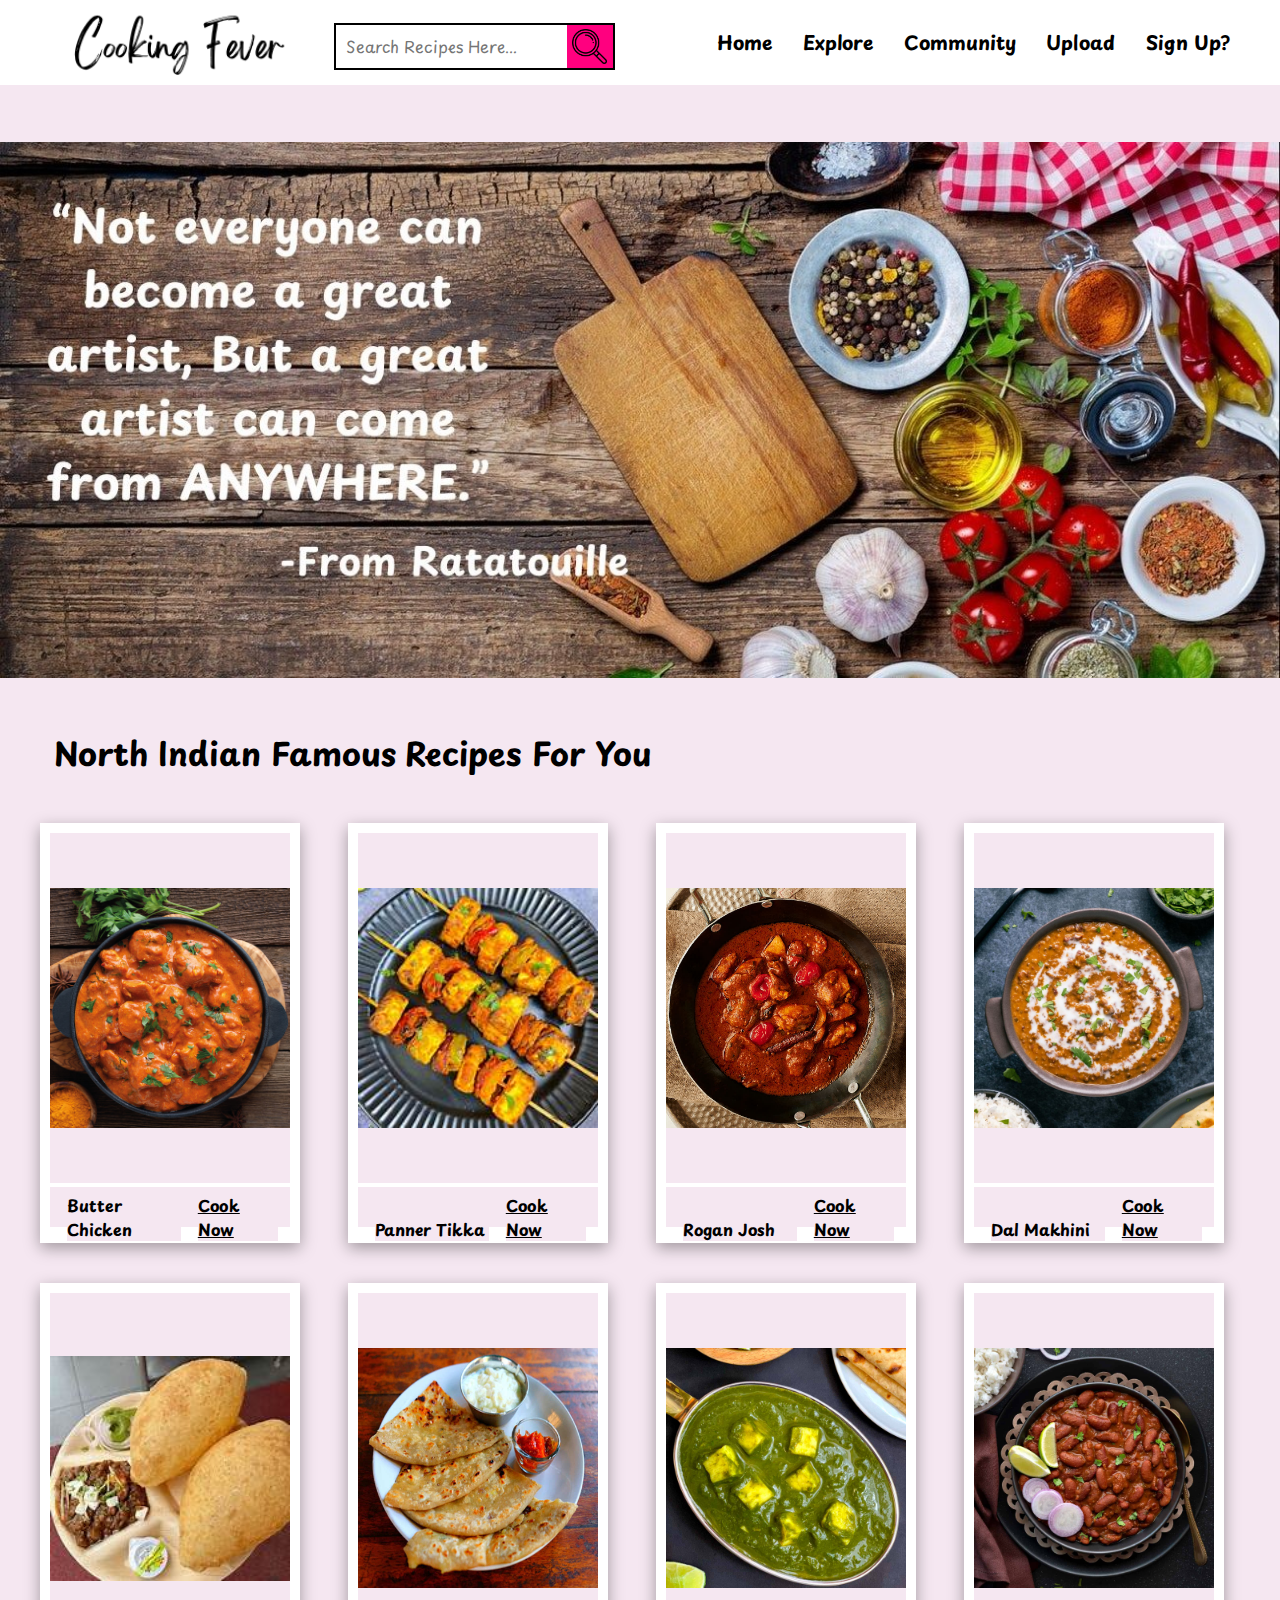
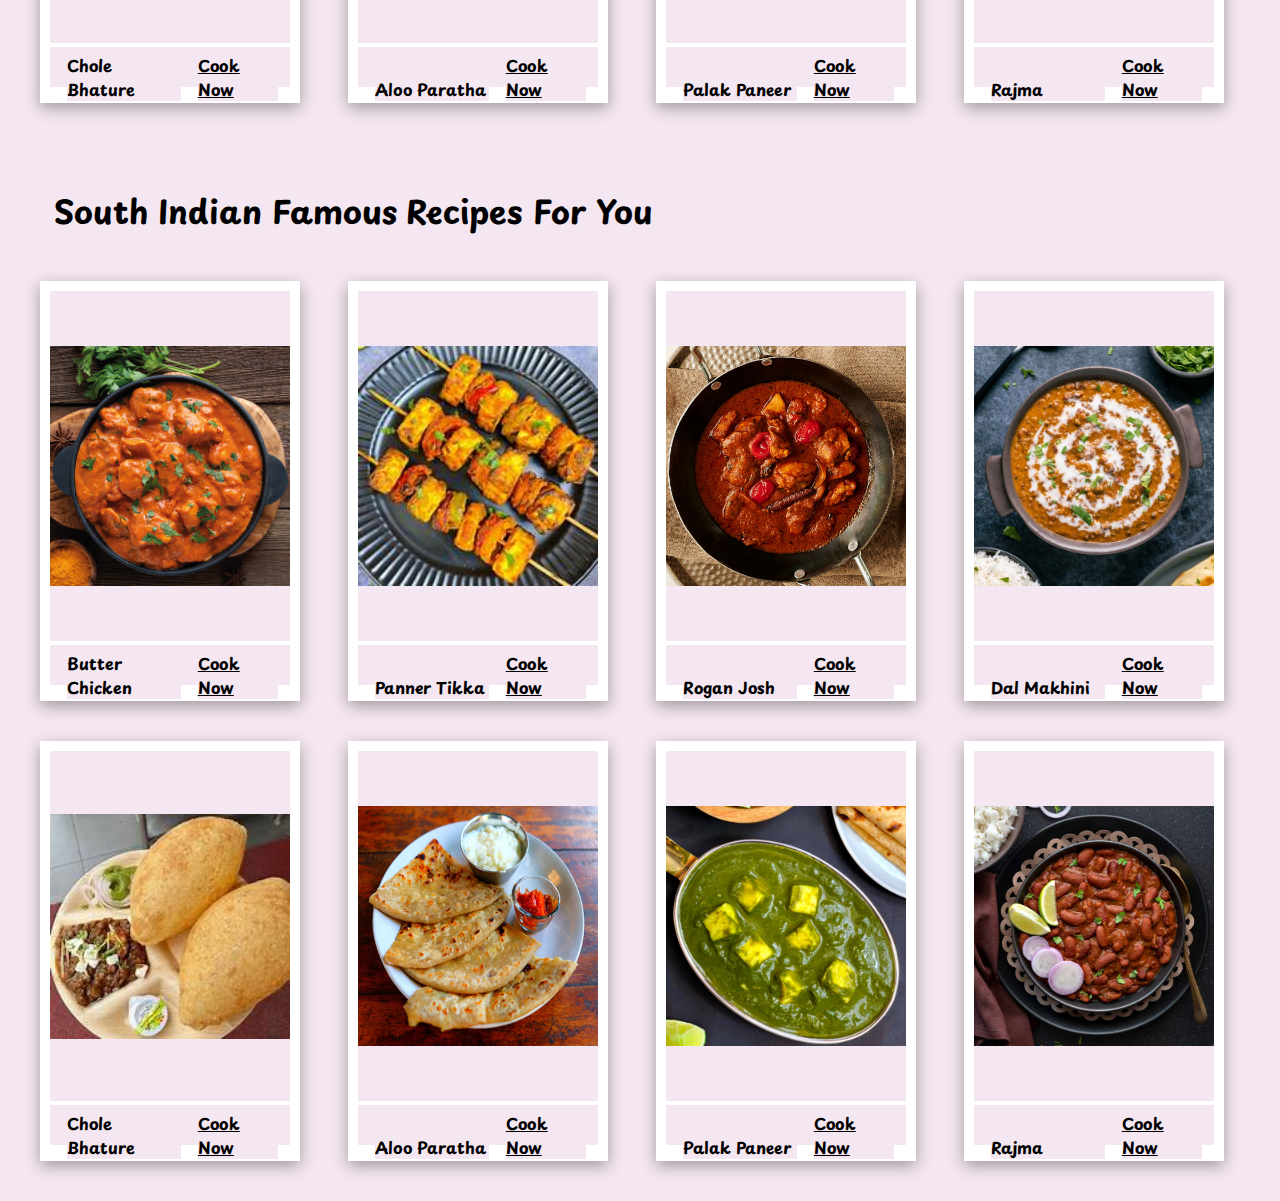
==== index.html @ b7a653f7 "added north indian recipes in this website" ====
<!DOCTYPE html>
<html lang="en">
<head>
    <meta charset="UTF-8">
    <meta name="viewport" content="width=device-width, initial-scale=1.0">
    <title>Document</title>
    <link rel="stylesheet" href="style.css">
    <link rel="preconnect" href="https://fonts.googleapis.com">
<link rel="preconnect" href="https://fonts.gstatic.com" crossorigin>
<link href="https://fonts.googleapis.com/css2?family=Playpen+Sans:wght@100..800&display=swap" rel="stylesheet">
</head>
<body>

    <!-- navbar -->

<div class="navbar">
    <div class="navfirst">
        <div class="logo"><img id="logo" src="./resources/logo/Cooking Fever (2).png"></div>
        <div class="search"><input type="text" placeholder="Search Recipes Here..."><span><img id="searchlogo" src="./resources/search logo/loupe.png"></span></div>
    </div>
    <div class="tabs">
        <div class="items"><a href="">Home</a></div>
        <div class="items"><a href="">Explore</a></div>
        <div class="items"><a href="">Community</a></div>
        <div class="items"><a href="">Upload</a></div>
        <div class="items"><a href="">Sign Up?</a></div>
    </div>    
</div>

    <!-- body -->

<div class="background_image"><img src="./resources/background/Your paragraph text (1).jpg"></div>

<!-- food cards -->

    <!-- north -->

<div class="Heading" id="north"><h1>North Indian Famous Recipes For You</h1></div>
<div class="recipesContainer">
    <div class="recipes">
        <div class="recipeimage"><img class="image" id="recipe1" src="./resources/north/recipe1.jpg" alt=""></div>
        <div class="recipename"><p class="recipe_name">Butter Chicken</p> <a class="cook" href="">Cook Now</a></div>
    </div>
    <div class="recipes">
        <div class="recipeimage"><img class="image" id="recipe2" src="./resources/north/recipe2.jpeg" alt=""></div>
        <div class="recipename"><p class="recipe_name">Panner Tikka</p> <a class="cook" href="">Cook Now</a></div>
    </div>
    <div class="recipes">
        <div class="recipeimage"><img class="image" id="recipe3" src="./resources/north/recipe3.jpg" alt=""></div>
        <div class="recipename"><p class="recipe_name">Rogan Josh</p> <a class="cook" href="">Cook Now</a></div>
    </div>
    <div class="recipes">
        <div class="recipeimage"><img class="image" id="recipe4" src="./resources/north/recipe4.jpg" alt=""></div>
        <div class="recipename"><p class="recipe_name">Dal Makhini</p> <a class="cook" href="">Cook Now</a></div>
    </div>
    <div class="recipes">
        <div class="recipeimage"><img class="image" id="recipe5" src="./resources/north/recipe5.jpeg" alt=""></div>
        <div class="recipename"><p class="recipe_name">Chole Bhature</p> <a class="cook" href="">Cook Now</a></div>
    </div>
    <div class="recipes">
        <div class="recipeimage"><img class="image" id="recipe6" src="./resources/north/recipe6.jpeg" alt=""></div>
        <div class="recipename"><p class="recipe_name">Aloo Paratha</p> <a class="cook" href="">Cook Now</a></div>
    </div>
    <div class="recipes">
        <div class="recipeimage"><img class="image" id="recipe7" src="./resources/north/recipe7.jpg" alt=""></div>
        <div class="recipename"><p class="recipe_name">Palak Paneer</p> <a class="cook" href="">Cook Now</a></div>
    </div>
    <div class="recipes">
        <div class="recipeimage"><img class="image" id="recipe8" src="./resources/north/recipe8.jpg" alt=""></div>
        <div class="recipename"><p class="recipe_name">Rajma</p> <a class="cook" href="">Cook Now</a></div>
    </div>
</div>

        <!-- south indian recipes -->


<div class="Heading" id="south"><h1>South Indian Famous Recipes For You</h1></div>
<div class="recipesContainer">
    <div class="recipes">
        <div class="recipeimage"><img class="image" id="recipe1" src="./resources/north/recipe1.jpg" alt=""></div>
        <div class="recipename"><p class="recipe_name">Butter Chicken</p> <a class="cook" href="">Cook Now</a></div>
    </div>
    <div class="recipes">
        <div class="recipeimage"><img class="image" id="recipe2" src="./resources/north/recipe2.jpeg" alt=""></div>
        <div class="recipename"><p class="recipe_name">Panner Tikka</p> <a class="cook" href="">Cook Now</a></div>
    </div>
    <div class="recipes">
        <div class="recipeimage"><img class="image" id="recipe3" src="./resources/north/recipe3.jpg" alt=""></div>
        <div class="recipename"><p class="recipe_name">Rogan Josh</p> <a class="cook" href="">Cook Now</a></div>
    </div>
    <div class="recipes">
        <div class="recipeimage"><img class="image" id="recipe4" src="./resources/north/recipe4.jpg" alt=""></div>
        <div class="recipename"><p class="recipe_name">Dal Makhini</p> <a class="cook" href="">Cook Now</a></div>
    </div>
    <div class="recipes">
        <div class="recipeimage"><img class="image" id="recipe5" src="./resources/north/recipe5.jpeg" alt=""></div>
        <div class="recipename"><p class="recipe_name">Chole Bhature</p> <a class="cook" href="">Cook Now</a></div>
    </div>
    <div class="recipes">
        <div class="recipeimage"><img class="image" id="recipe6" src="./resources/north/recipe6.jpeg" alt=""></div>
        <div class="recipename"><p class="recipe_name">Aloo Paratha</p> <a class="cook" href="">Cook Now</a></div>
    </div>
    <div class="recipes">
        <div class="recipeimage"><img class="image" id="recipe7" src="./resources/north/recipe7.jpg" alt=""></div>
        <div class="recipename"><p class="recipe_name">Palak Paneer</p> <a class="cook" href="">Cook Now</a></div>
    </div>
    <div class="recipes">
        <div class="recipeimage"><img class="image" id="recipe8" src="./resources/north/recipe8.jpg" alt=""></div>
        <div class="recipename"><p class="recipe_name">Rajma</p> <a class="cook" href="">Cook Now</a></div>
    </div>
</div>
</body>
</html>
---- style.css ----
*{
    margin: 0px;
    background-color: #f5e7f1;
    font-family: 'playpen sans';
}
body{
    overflow-x: hidden;
}

/* navbar */


.navbar{
    background-color: white;
    height: 85px;
    width:100%;
    display: flex;
    justify-content: space-between ;
}
.navfirst{
    width: 50%;
    display: flex;
    justify-content: flex-start;
    align-items: center;
    gap: 5%;
    background-color: white;
}
.search{
    height: 40px;
    width: 50%;
    display: flex;
    justify-content: flex-start;
}
.search input{
    height: 35px;
    width: 85%;
    padding: 4px;
    text-align: left;
    border: 2px solid black;
    border-right: none;
    padding-left: 10px;
    background-color: white ;
    font-size: medium;
}
.search span{
    height: 35px;
    padding: 4px;
    width:15% ;
    border: 2px solid black;
    border-left: none;
    background-color: #ff007f;
}
#searchlogo{
    height: 100%;
    width: 100%;
    background-color: #ff007f;
    object-fit: contain;
}
.logo{
    height: 100%;
    width:50%;
    background-color: white;
}
.tabs{
    height: 100%;
    width: 50%;
    background-color: white;
    display: flex;
    justify-content: flex-end;
    align-items: center;
    gap: 5%;
    margin-right: 50px;
}

#logo{
    height: 80px;
    width: auto;
    margin-left: 50px;
}
.items{
    height: auto;
    width: auto;
    background-color: white;
    font-weight: bold;
    font-family: 'Playpen Sans';
    text-align: center;
    font-size: larger;
}
.items a{
    color: black;
    background-color: white;
    text-decoration: none;
}
.items a:hover{
    color:#ff007f;
    text-transform: uppercase;
}


/* this is body */

.background_image{
    height: 600px;
    width: 100%;
    background-color:#f5e7f1;
}
.background_image img{
    height: 100%;
    width:100%;
    margin-top: 25px;
    object-fit: contain;
}

/* food cards */

.Heading{
    height: 50px;
    width: 100%;
    padding: 4px;
    text-align: left;
    margin-top: 40px;
    margin-left: 50px;
}
.recipesContainer{
    height: auto;
    width: 100%;
    display: flex;
    justify-content: flex-start;
    align-items: flex-start;
    gap: 4%;
    flex-wrap: wrap;
    padding: 40px;
    box-sizing: border-box;
    padding-bottom: 0;
}
.recipes{
    height: 400px;
    width: 20%;
box-shadow: rgba(0, 0, 0, 0.35) 0px 5px 15px;
    margin-bottom:40px;
    padding: 10px;
    background-color: white;
}
.recipeimage{
    height: 350px;
    width: 100%;
}
.recipename{
    box-sizing: border-box;
    padding: 6px;
    height: 40px;
    margin-top: 4px;
}
.image{
    height: 350px;
    width: 100%;
    object-fit: contain;
}
.recipename p{
    display: inline-block;
    margin-left: 5%;
    width: 50%;
    font-weight: bold;
}
.recipename a{
    color: black;
    margin-left: 5%;
    width: 35%;
    font-weight: bold;
    display: inline-block;
}
.recipename a:hover{
    color: #ff007f;
    text-transform: capitalize;
}


/* south indian  recipe */
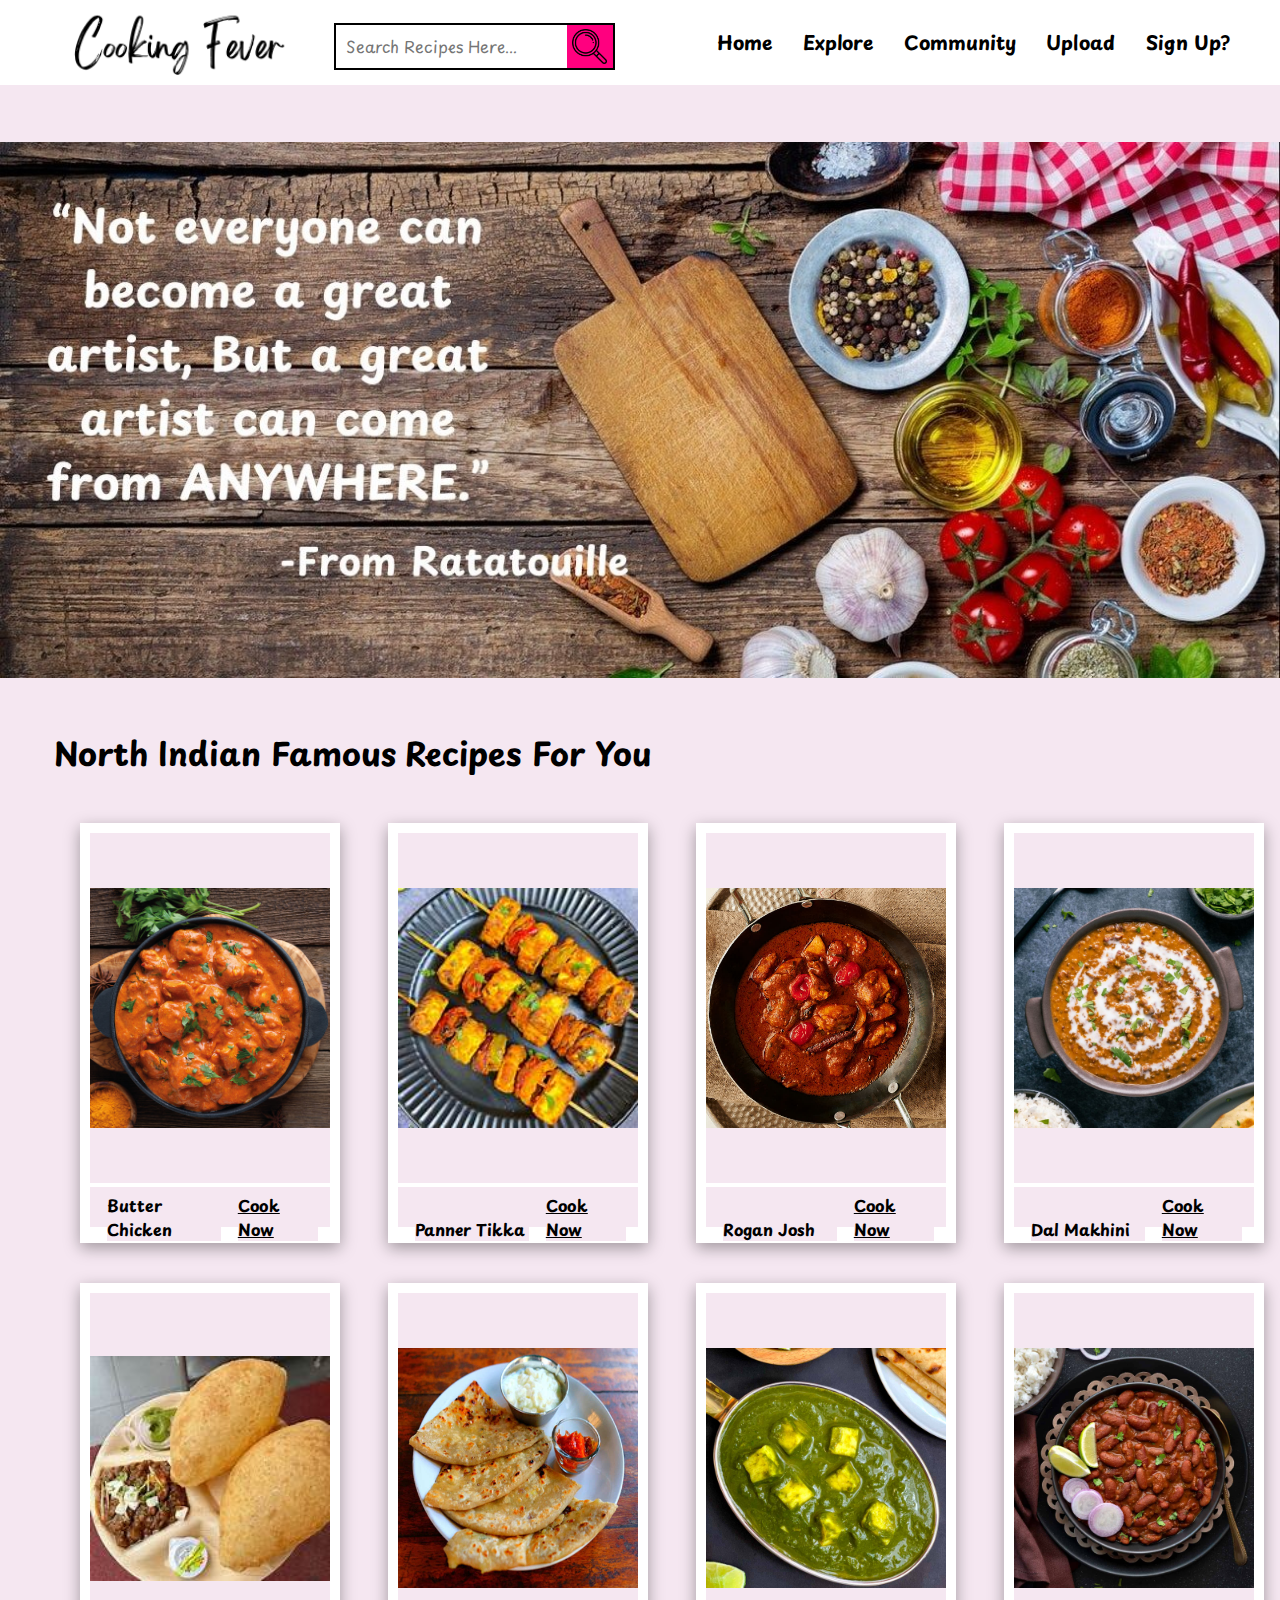
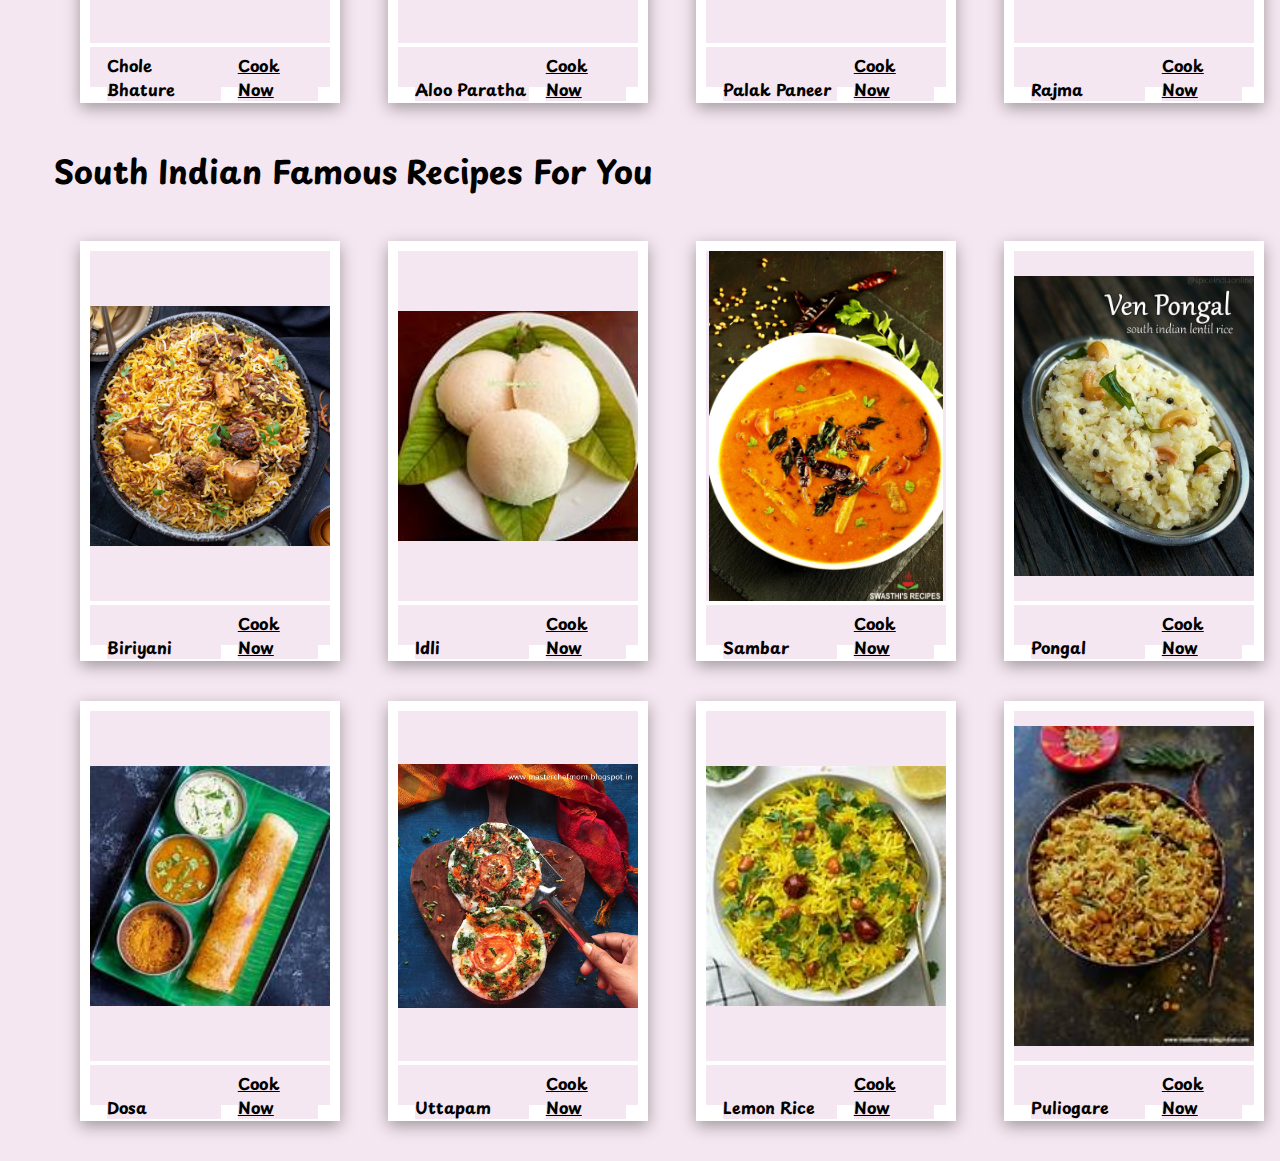
==== commit ce590bce: "adjusted layout of south recipes" ====
--- a/index.html
+++ b/index.html
@@ -77,36 +77,36 @@
 <div class="Heading" id="south"><h1>South Indian Famous Recipes For You</h1></div>
 <div class="recipesContainer">
     <div class="recipes">
-        <div class="recipeimage"><img class="image" id="recipe1" src="./resources/north/recipe1.jpg" alt=""></div>
-        <div class="recipename"><p class="recipe_name">Butter Chicken</p> <a class="cook" href="">Cook Now</a></div>
+        <div class="recipeimage"><img class="image" id="recipe1" src="./resources/south/recipe1.jpg" alt=""></div>
+        <div class="recipename"><p class="recipe_name">Biriyani</p> <a class="cook" href="">Cook Now</a></div>
     </div>
     <div class="recipes">
-        <div class="recipeimage"><img class="image" id="recipe2" src="./resources/north/recipe2.jpeg" alt=""></div>
-        <div class="recipename"><p class="recipe_name">Panner Tikka</p> <a class="cook" href="">Cook Now</a></div>
+        <div class="recipeimage"><img class="image" id="recipe2" src="./resources/south/recipe2.jpeg" alt=""></div>
+        <div class="recipename"><p class="recipe_name">Idli</p> <a class="cook" href="">Cook Now</a></div>
     </div>
     <div class="recipes">
-        <div class="recipeimage"><img class="image" id="recipe3" src="./resources/north/recipe3.jpg" alt=""></div>
-        <div class="recipename"><p class="recipe_name">Rogan Josh</p> <a class="cook" href="">Cook Now</a></div>
+        <div class="recipeimage"><img class="image" id="recipe3" src="./resources/south/recipe3.jpg" alt=""></div>
+        <div class="recipename"><p class="recipe_name">Sambar</p> <a class="cook" href="">Cook Now</a></div>
     </div>
     <div class="recipes">
-        <div class="recipeimage"><img class="image" id="recipe4" src="./resources/north/recipe4.jpg" alt=""></div>
-        <div class="recipename"><p class="recipe_name">Dal Makhini</p> <a class="cook" href="">Cook Now</a></div>
+        <div class="recipeimage"><img class="image" id="recipe4" src="./resources/south/recipe4.jpg" alt=""></div>
+        <div class="recipename"><p class="recipe_name">Pongal</p> <a class="cook" href="">Cook Now</a></div>
     </div>
     <div class="recipes">
-        <div class="recipeimage"><img class="image" id="recipe5" src="./resources/north/recipe5.jpeg" alt=""></div>
-        <div class="recipename"><p class="recipe_name">Chole Bhature</p> <a class="cook" href="">Cook Now</a></div>
+        <div class="recipeimage"><img class="image" id="recipe5" src="./resources/south/recipe5.jpeg" alt=""></div>
+        <div class="recipename"><p class="recipe_name">Dosa</p> <a class="cook" href="">Cook Now</a></div>
     </div>
     <div class="recipes">
-        <div class="recipeimage"><img class="image" id="recipe6" src="./resources/north/recipe6.jpeg" alt=""></div>
-        <div class="recipename"><p class="recipe_name">Aloo Paratha</p> <a class="cook" href="">Cook Now</a></div>
+        <div class="recipeimage"><img class="image" id="recipe6" src="./resources/south/recipe6.jpg" alt=""></div>
+        <div class="recipename"><p class="recipe_name">Uttapam</p> <a class="cook" href="">Cook Now</a></div>
     </div>
     <div class="recipes">
-        <div class="recipeimage"><img class="image" id="recipe7" src="./resources/north/recipe7.jpg" alt=""></div>
-        <div class="recipename"><p class="recipe_name">Palak Paneer</p> <a class="cook" href="">Cook Now</a></div>
+        <div class="recipeimage"><img class="image" id="recipe7" src="./resources/south/recipe7.jpeg" alt=""></div>
+        <div class="recipename"><p class="recipe_name">Lemon Rice</p> <a class="cook" href="">Cook Now</a></div>
     </div>
     <div class="recipes">
-        <div class="recipeimage"><img class="image" id="recipe8" src="./resources/north/recipe8.jpg" alt=""></div>
-        <div class="recipename"><p class="recipe_name">Rajma</p> <a class="cook" href="">Cook Now</a></div>
+        <div class="recipeimage"><img class="image" id="recipe8" src="./resources/south/recipe8.jpeg" alt=""></div>
+        <div class="recipename"><p class="recipe_name">Puliogare</p> <a class="cook" href="">Cook Now</a></div>
     </div>
 </div>
 </body>
--- a/style.css
+++ b/style.css
@@ -122,6 +122,7 @@
     margin-left: 50px;
 }
 .recipesContainer{
+    margin-left: 40px;
     height: auto;
     width: 100%;
     display: flex;
@@ -177,3 +178,6 @@
 
 /* south indian  recipe */
 
+#south{
+    margin-top: 0px;
+}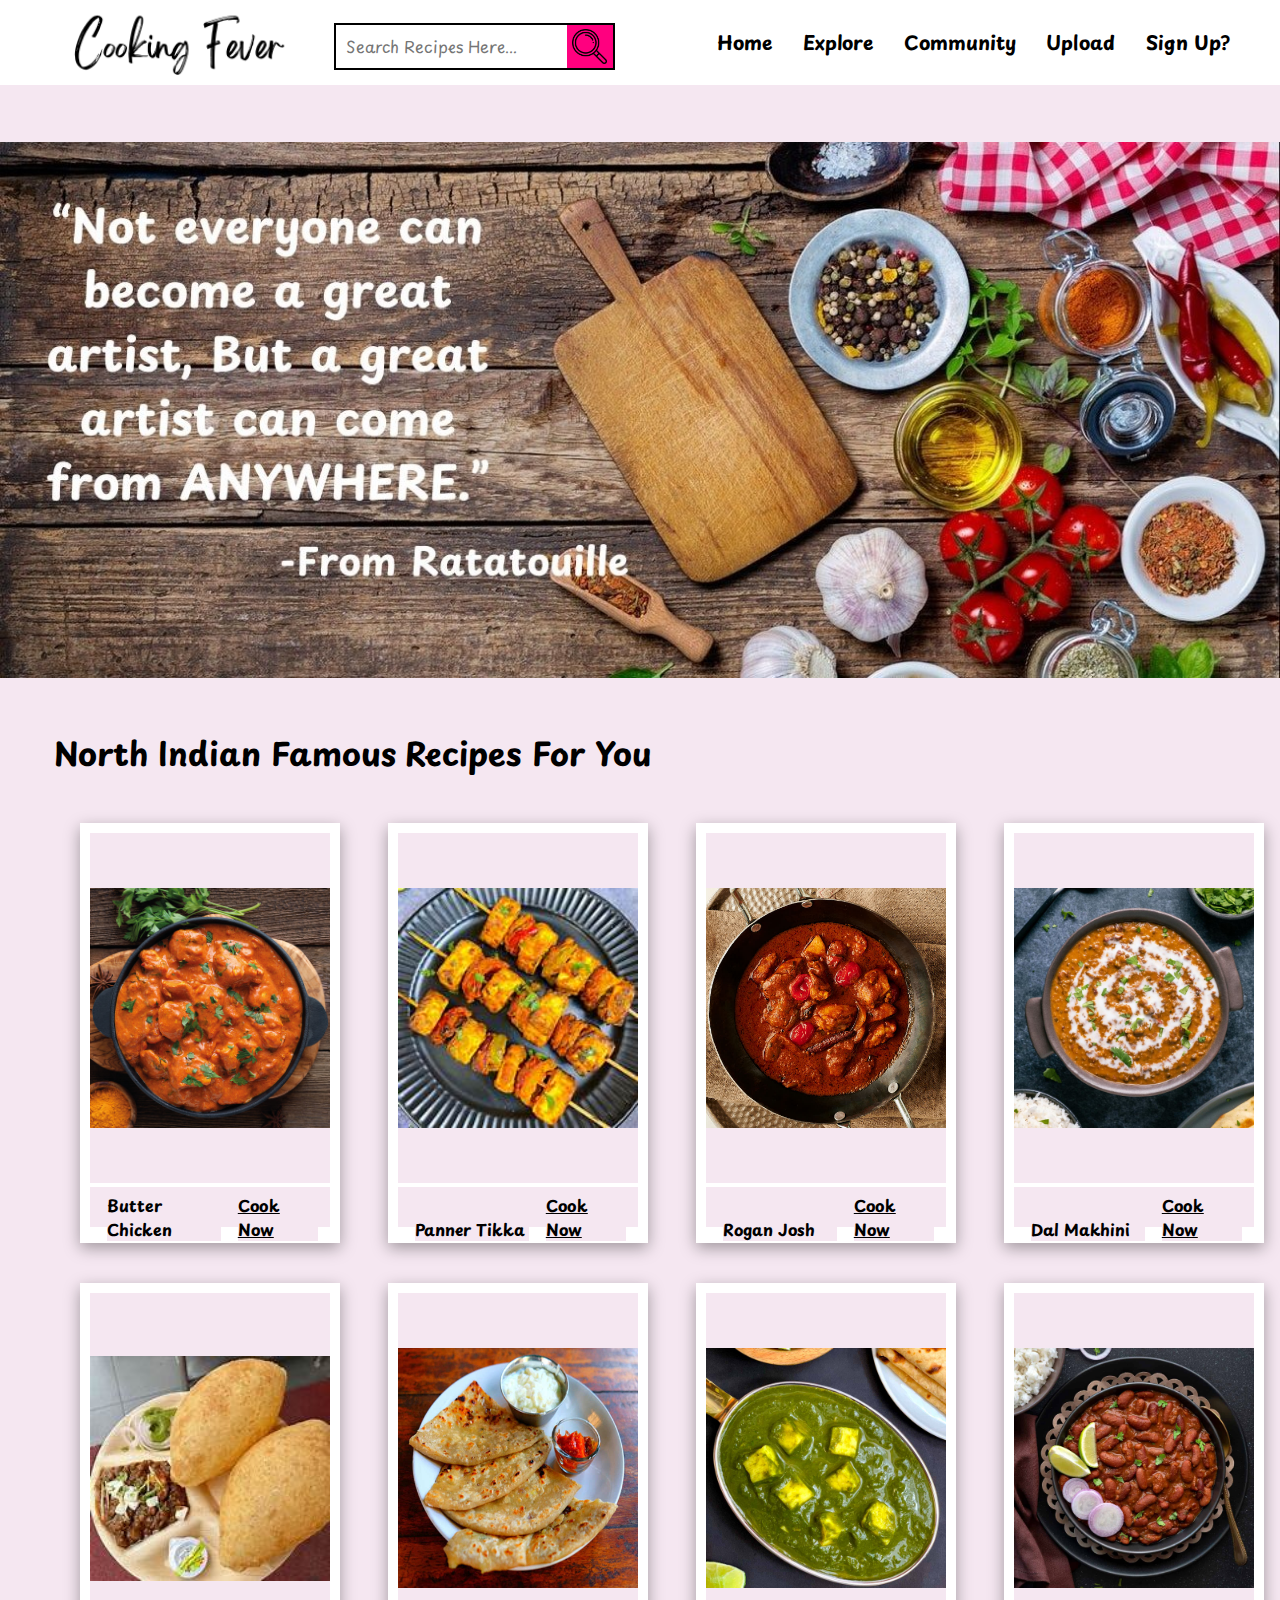
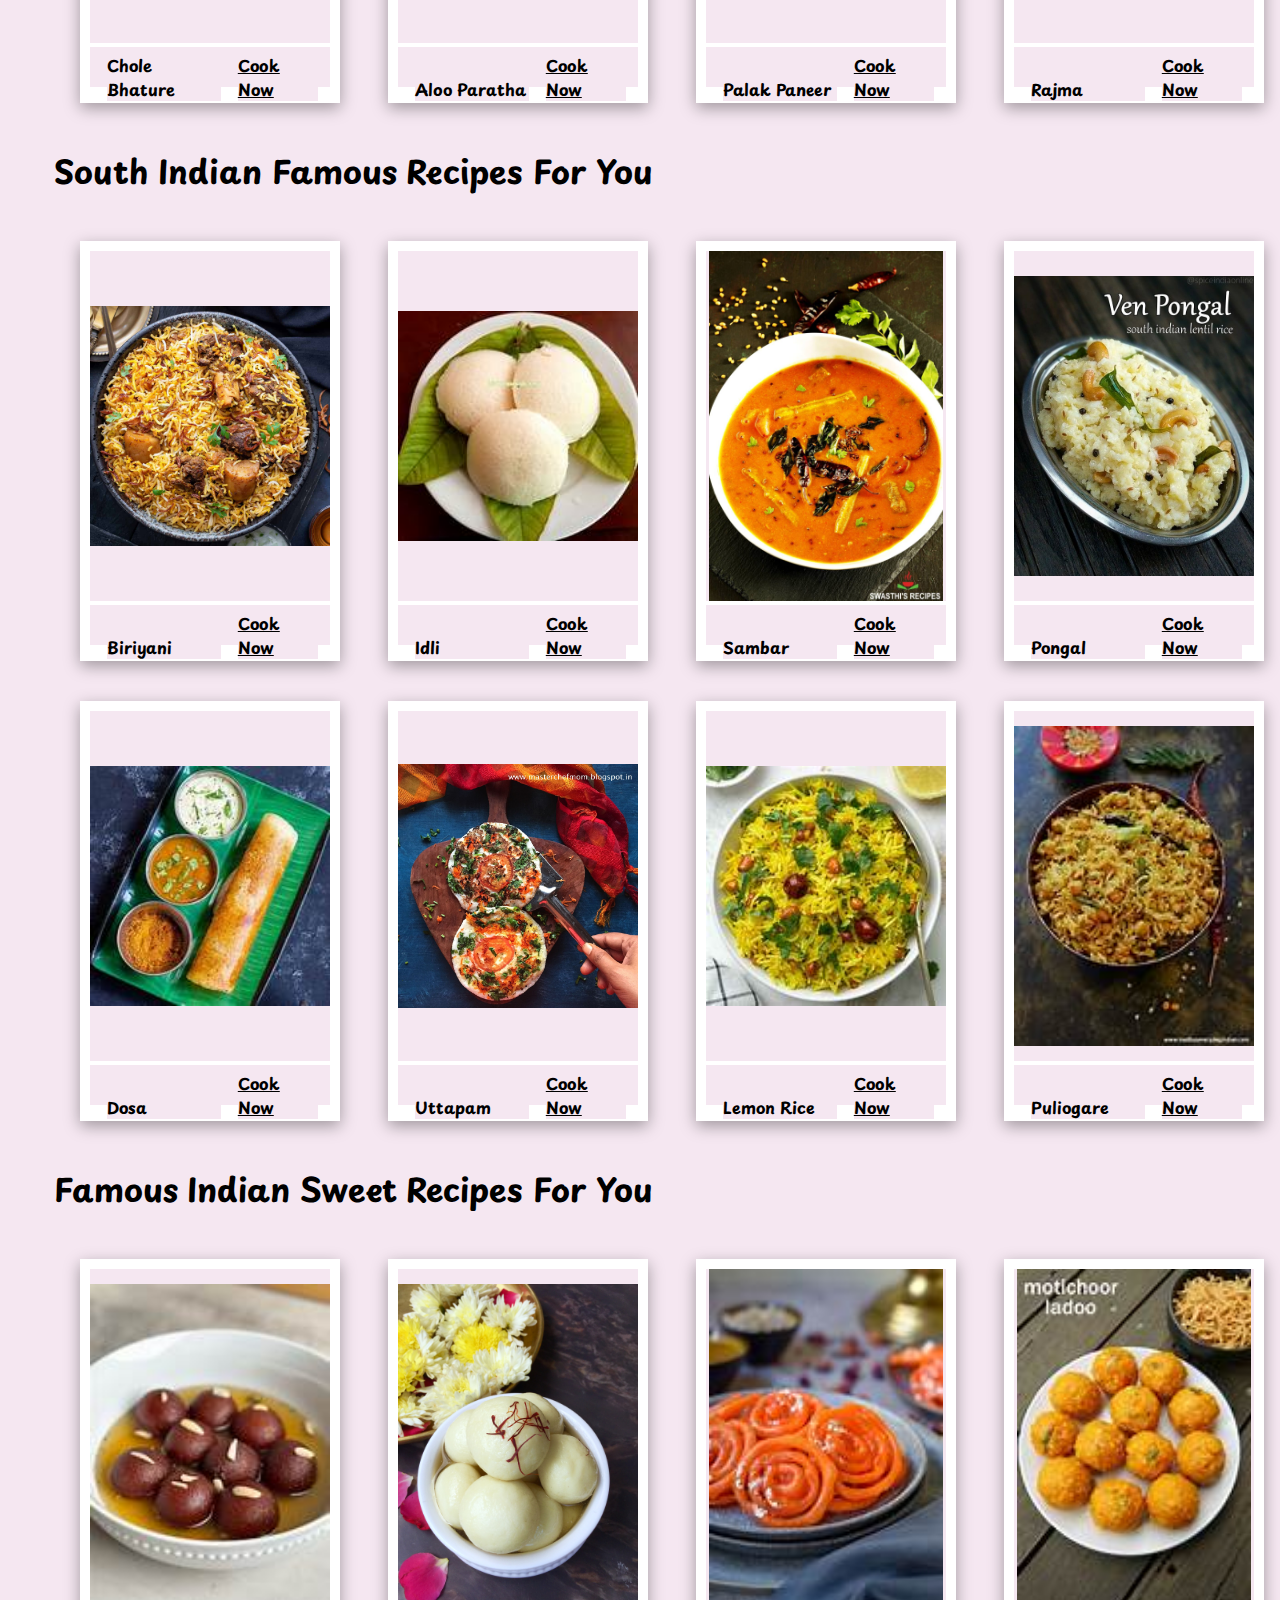
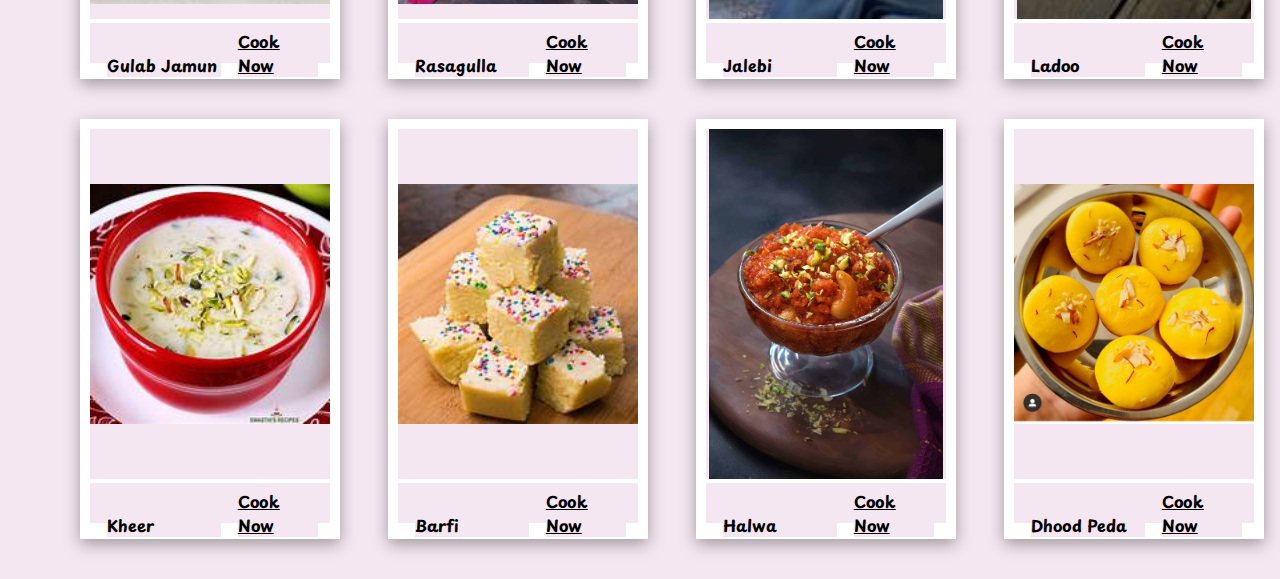
==== commit 56483ad9: "Added sweets food cards" ====
--- a/index.html
+++ b/index.html
@@ -12,7 +12,7 @@
 <body>
 
     <!-- navbar -->
-
+<header>
 <div class="navbar">
     <div class="navfirst">
         <div class="logo"><img id="logo" src="./resources/logo/Cooking Fever (2).png"></div>
@@ -26,7 +26,7 @@
         <div class="items"><a href="">Sign Up?</a></div>
     </div>    
 </div>
-
+</header>
     <!-- body -->
 
 <div class="background_image"><img src="./resources/background/Your paragraph text (1).jpg"></div>
@@ -74,7 +74,7 @@
         <!-- south indian recipes -->
 
 
-<div class="Heading" id="south"><h1>South Indian Famous Recipes For You</h1></div>
+<div class="Heading continued" ><h1>South Indian Famous Recipes For You</h1></div>
 <div class="recipesContainer">
     <div class="recipes">
         <div class="recipeimage"><img class="image" id="recipe1" src="./resources/south/recipe1.jpg" alt=""></div>
@@ -108,6 +108,47 @@
         <div class="recipeimage"><img class="image" id="recipe8" src="./resources/south/recipe8.jpeg" alt=""></div>
         <div class="recipename"><p class="recipe_name">Puliogare</p> <a class="cook" href="">Cook Now</a></div>
     </div>
+
+    
+</div>
+
+        <!-- sweets -->
+
+
+<div class="Heading continued" ><h1>Famous Indian Sweet Recipes For You</h1></div>
+<div class="recipesContainer">
+    <div class="recipes">
+        <div class="recipeimage"><img class="image" id="recipe1" src="./resources/sweets/recipe1.jpeg" alt=""></div>
+        <div class="recipename"><p class="recipe_name">Gulab Jamun</p> <a class="cook" href="">Cook Now</a></div>
+    </div>
+    <div class="recipes">
+        <div class="recipeimage"><img class="image" id="recipe2" src="./resources/sweets/recipe2.jpg" alt=""></div>
+        <div class="recipename"><p class="recipe_name">Rasagulla</p> <a class="cook" href="">Cook Now</a></div>
+    </div>
+    <div class="recipes">
+        <div class="recipeimage"><img class="image" id="recipe3" src="./resources/sweets/recipe3.jpeg" alt=""></div>
+        <div class="recipename"><p class="recipe_name">Jalebi</p> <a class="cook" href="">Cook Now</a></div>
+    </div>
+    <div class="recipes">
+        <div class="recipeimage"><img class="image" id="recipe4" src="./resources/sweets/recipe4.jpeg" alt=""></div>
+        <div class="recipename"><p class="recipe_name">Ladoo</p> <a class="cook" href="">Cook Now</a></div>
+    </div>
+    <div class="recipes">
+        <div class="recipeimage"><img class="image" id="recipe5" src="./resources/sweets/recipe5.jpeg" alt=""></div>
+        <div class="recipename"><p class="recipe_name">Kheer</p> <a class="cook" href="">Cook Now</a></div>
+    </div>
+    <div class="recipes">
+        <div class="recipeimage"><img class="image" id="recipe6" src="./resources/sweets/recipe6.jpeg" alt=""></div>
+        <div class="recipename"><p class="recipe_name">Barfi</p> <a class="cook" href="">Cook Now</a></div>
+    </div>
+    <div class="recipes">
+        <div class="recipeimage"><img class="image" id="recipe7" src="./resources/sweets/recipe7.jpg" alt=""></div>
+        <div class="recipename"><p class="recipe_name">Halwa</p> <a class="cook" href="">Cook Now</a></div>
+    </div>
+    <div class="recipes">
+        <div class="recipeimage"><img class="image" id="recipe8" src="./resources/sweets/recipe8.jpg" alt=""></div>
+        <div class="recipename"><p class="recipe_name">Dhood Peda</p> <a class="cook" href="">Cook Now</a></div>
+    </div>
 </div>
 </body>
 </html>--- a/style.css
+++ b/style.css
@@ -93,7 +93,6 @@
 }
 .items a:hover{
     color:#ff007f;
-    text-transform: uppercase;
 }
 
 
@@ -178,6 +177,6 @@
 
 /* south indian  recipe */
 
-#south{
+.continued{
     margin-top: 0px;
 }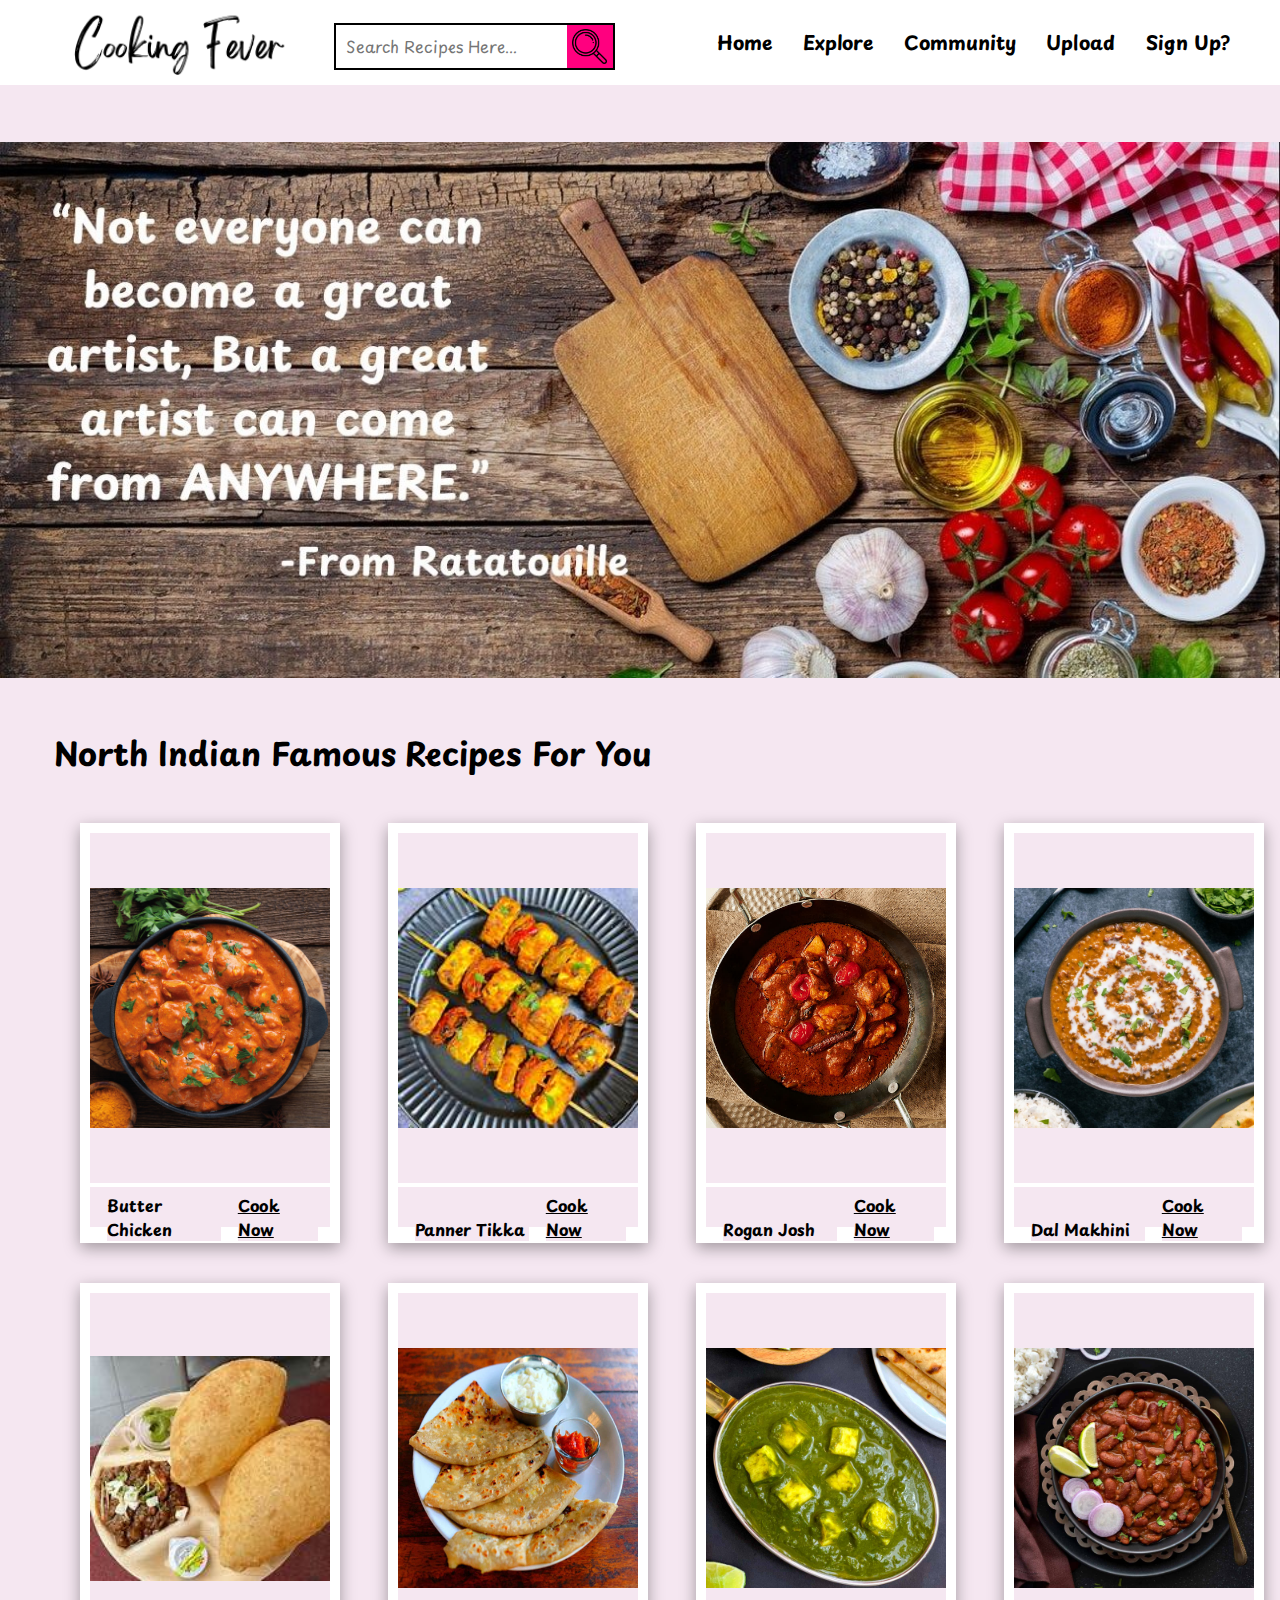
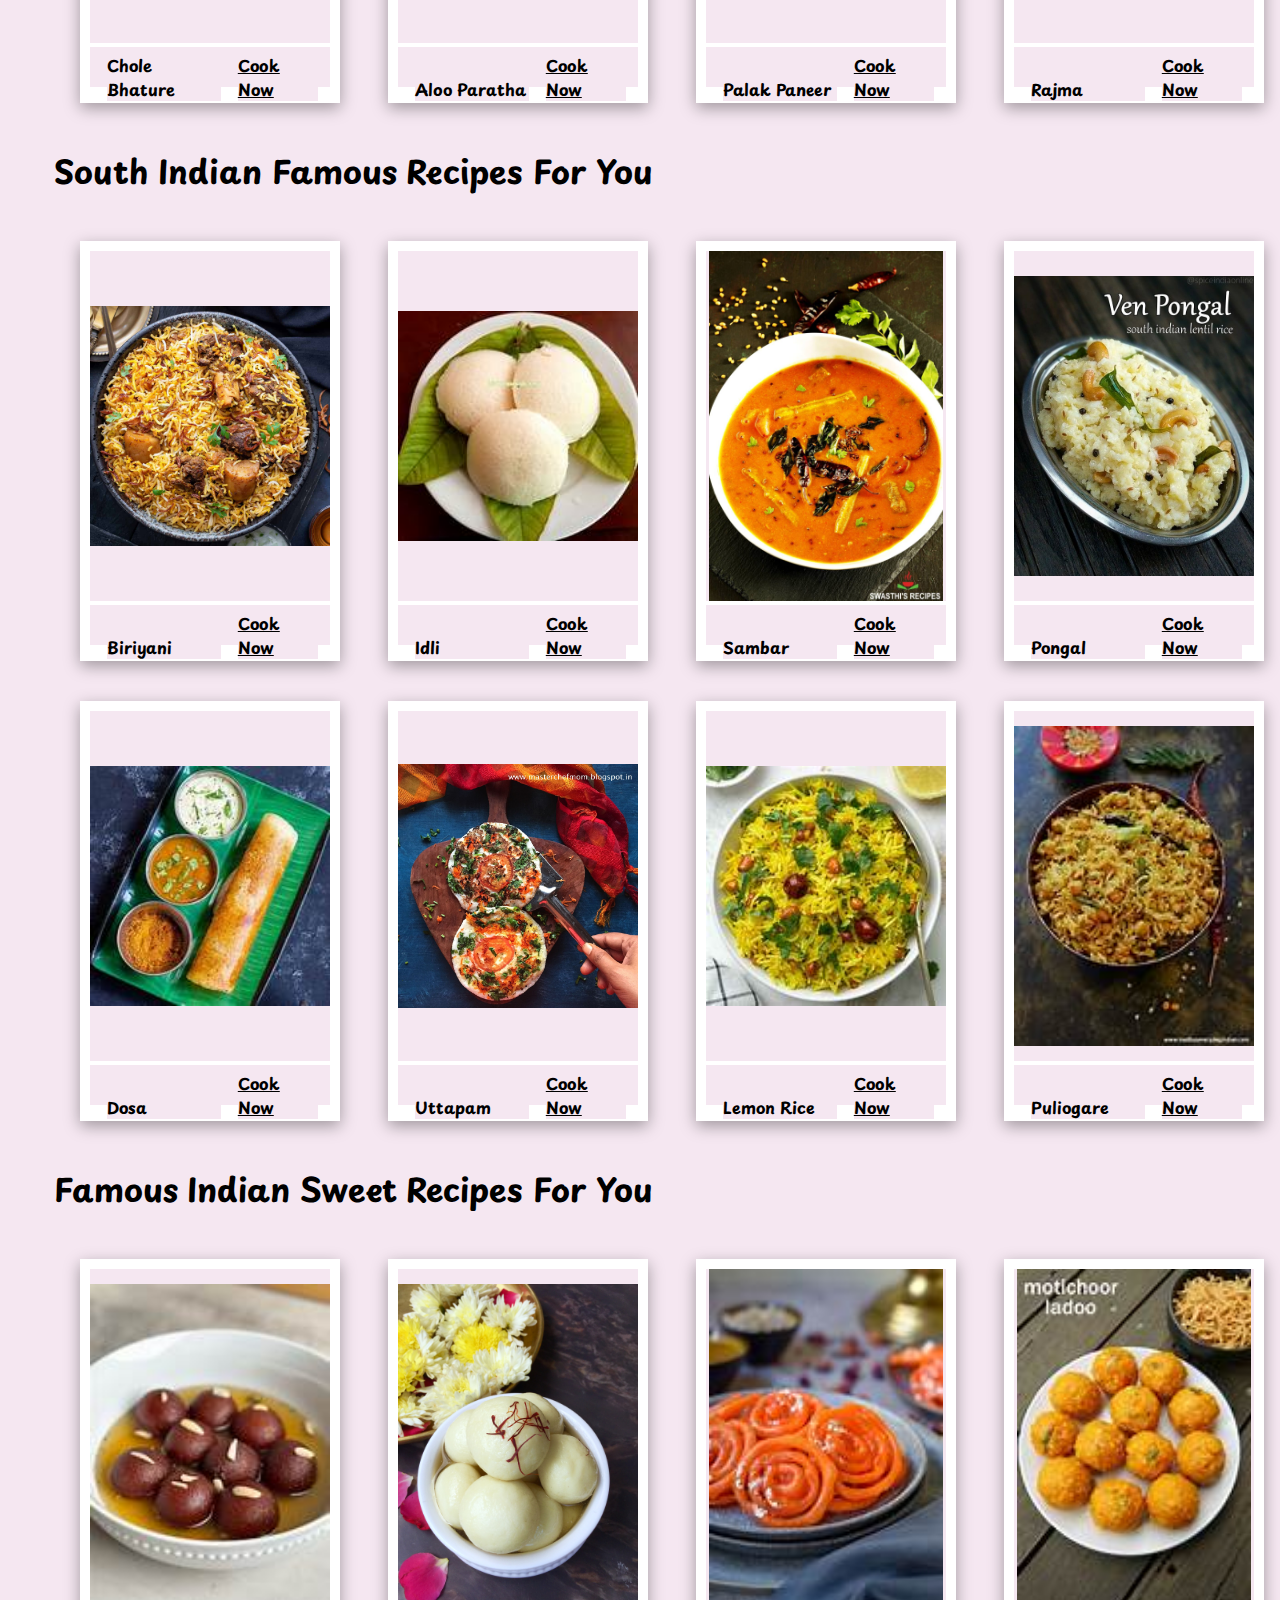
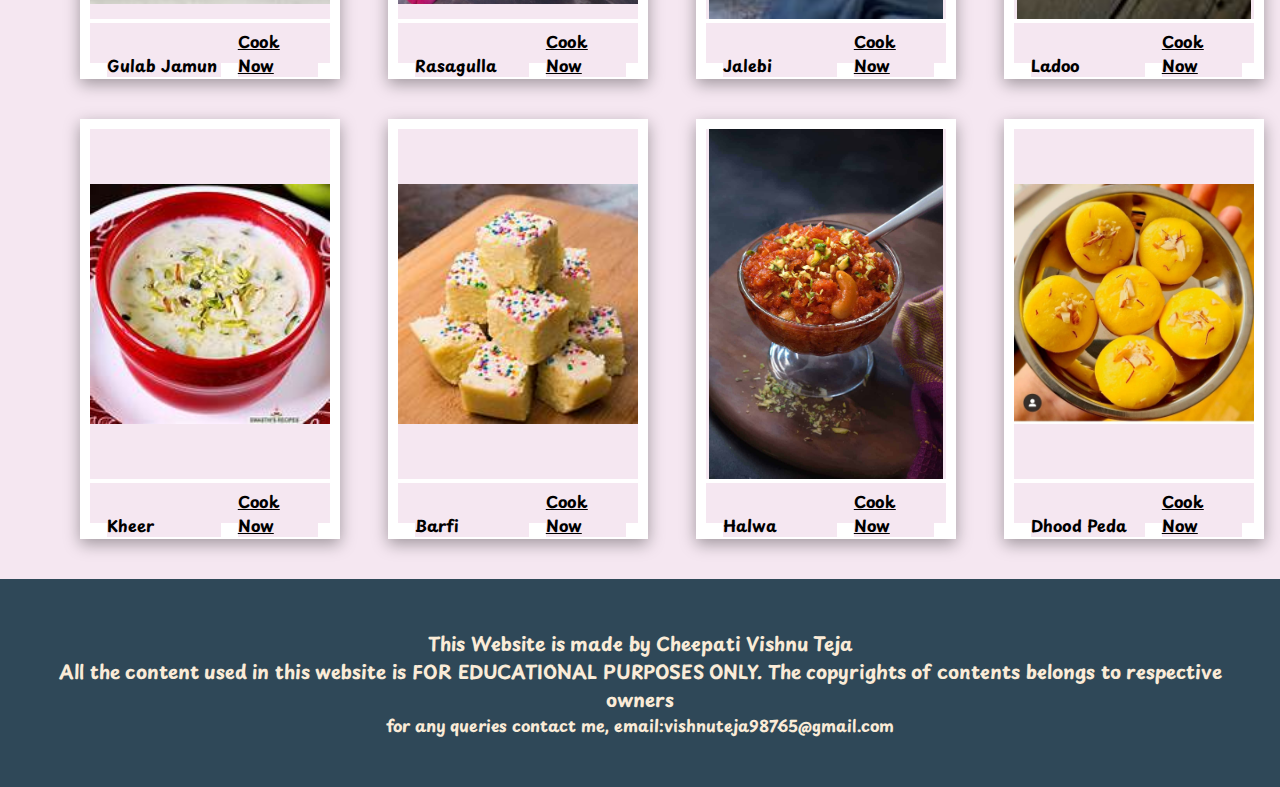
==== commit 8bfc8656: "added footer" ====
--- a/index.html
+++ b/index.html
@@ -150,5 +150,14 @@
         <div class="recipename"><p class="recipe_name">Dhood Peda</p> <a class="cook" href="">Cook Now</a></div>
     </div>
 </div>
+<footer>
+    <div class="footerContainer">
+         <div class="disclaimer">
+            <h3>This Website is made by Cheepati Vishnu Teja</h3>
+        <h3>All the content used in this website is FOR EDUCATIONAL PURPOSES ONLY. The copyrights of contents belongs to respective owners</h3>
+        <h4>for any queries contact me, email:vishnuteja98765@gmail.com</h4>
+        </div> 
+    </div>
+</footer>
 </body>
 </html>--- a/style.css
+++ b/style.css
@@ -179,4 +179,26 @@
 
 .continued{
     margin-top: 0px;
-}+}
+
+
+/* footer */
+.footerContainer{
+    height: 200px;
+    width: 100%;
+    background-color: #2f4858;
+
+}
+.disclaimer{
+    height: auto;
+    width: auto;
+    margin-left: auto;
+    margin-right: auto;
+    background-color: #2f4858;
+    padding: 50px;
+    text-align: center;
+} 
+.disclaimer h3,h4{
+    background-color: #2f4858;
+    color: antiquewhite;
+}   